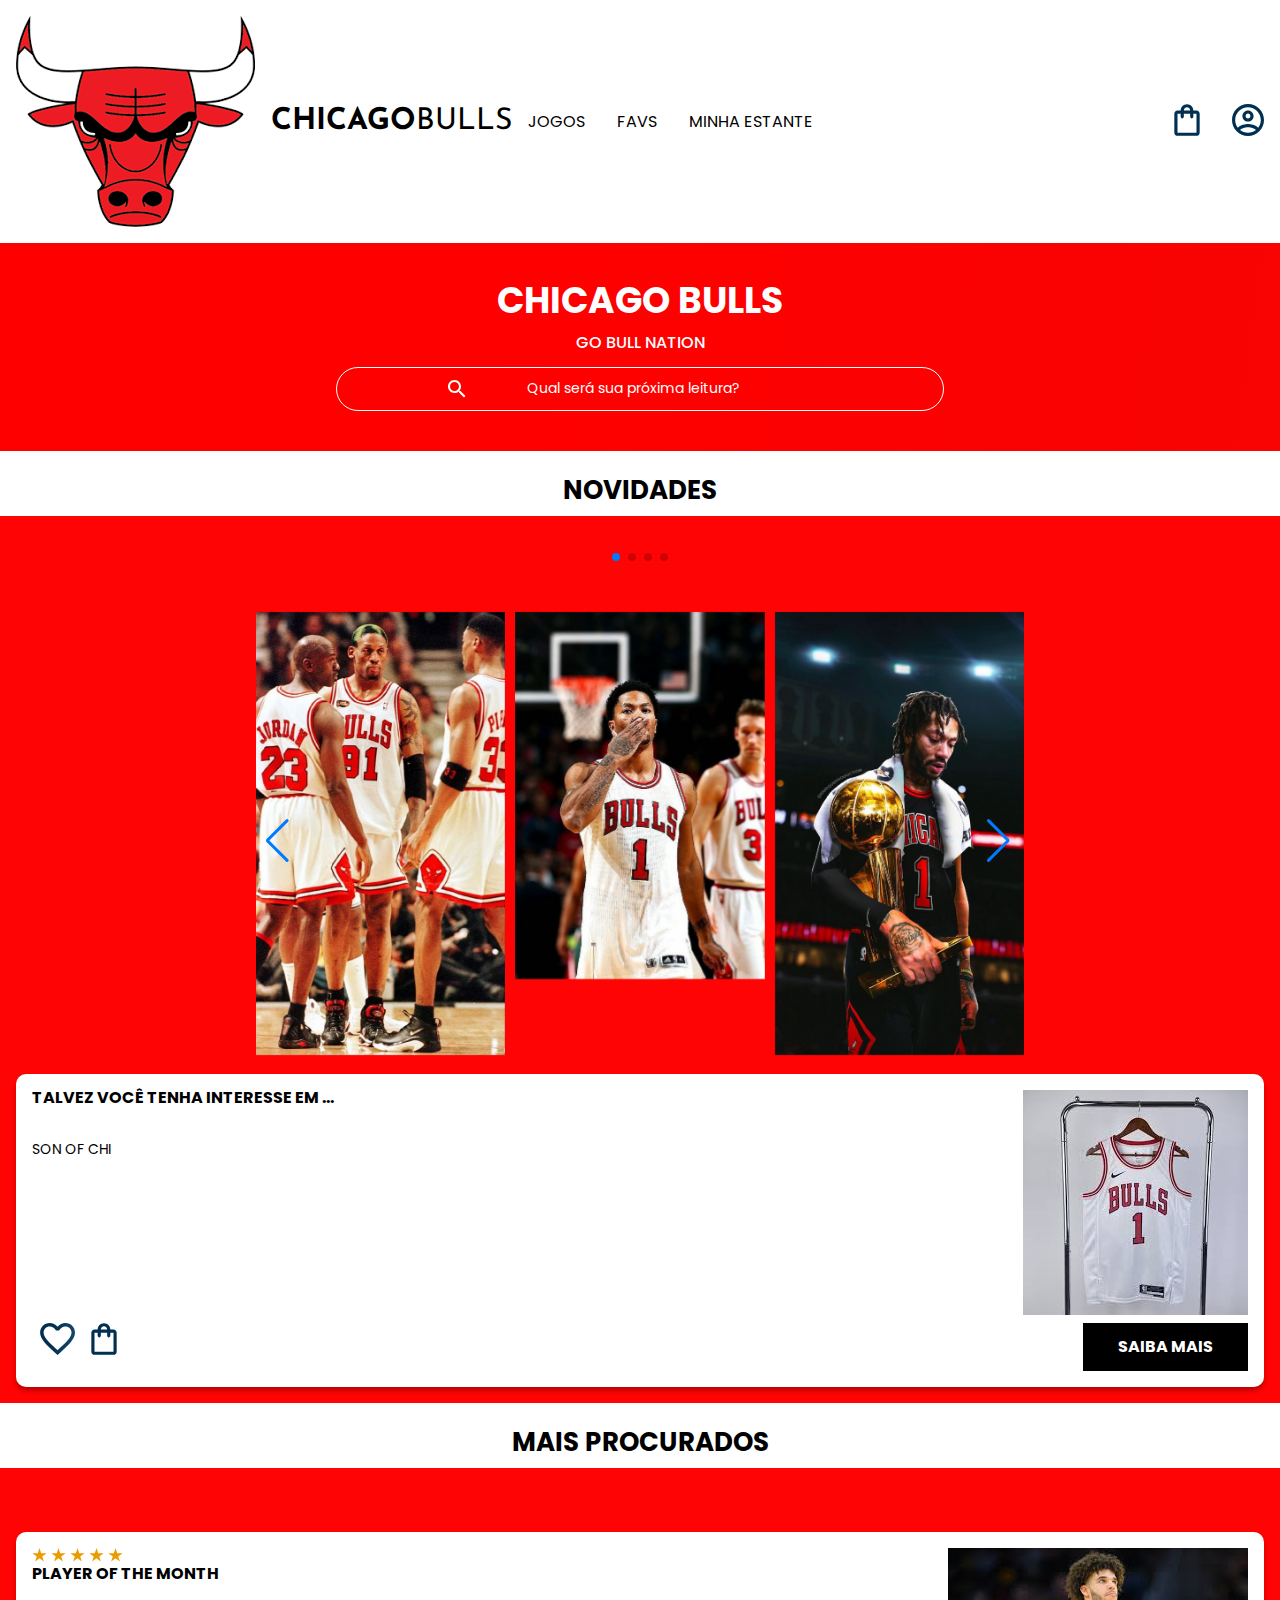
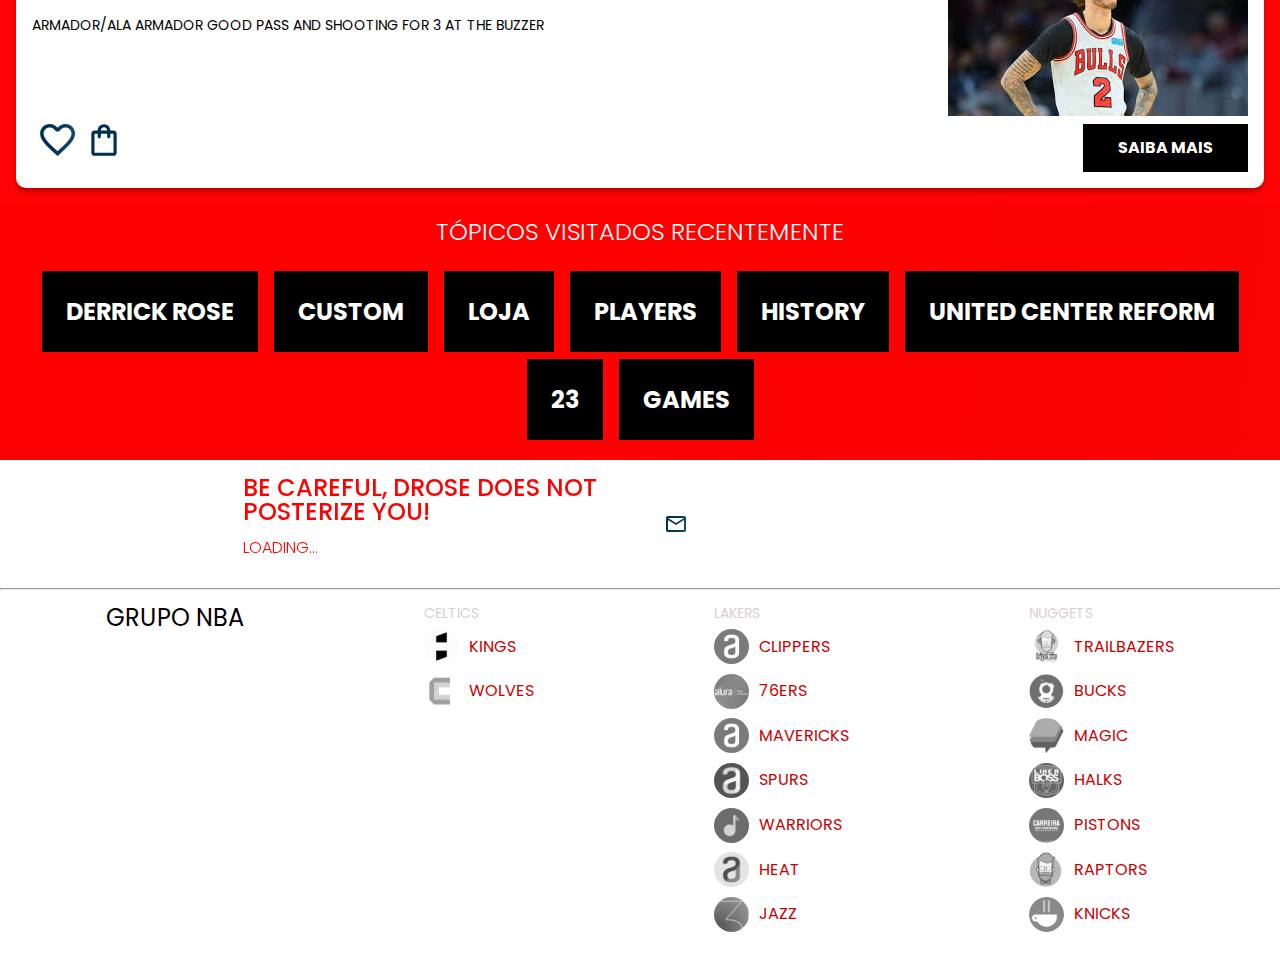
==== ADRYAN DEEBO/index.html @ c3404a76 "Add files via upload" ====
<!DOCTYPE html>
<html>

<head>
  <meta charset="UTF-8">
  <meta name="viewport" content="width=device-width, initial-scale=1.0">
  <title>chicago bulls</title>
  <link rel="stylesheet" href="reset.css">
  <link rel="preconnect" href="https://fonts.googleapis.com">
  <link rel="preconnect" href="https://fonts.gstatic.com" crossorigin>
  <link href="https://fonts.googleapis.com/css2?family=Poppins:wght@300;400;500;700&display=swap" rel="stylesheet">
  <link href="https://fonts.googleapis.com/css?family=Josefin+Sans:wght@400;700&display=swap" rel="stylesheet">
  <link rel="stylesheet" href="https://cdn.jsdelivr.net/npm/swiper@11/swiper-bundle.min.css" />
  <link rel="stylesheet" href="styles.css">
</head>

<body>
  <header class="cabeçalho">
    <div class="container">
      <input type="checkbox" id="menu" class="container__botao">
      <label for="menu" class="container__rotulo">
        <span class="cabeçalho__menu-hamburguer container__imagem"></span>
      </label>
      <ul class="lista-menu">
        <li class="lista-menu__titulo">MATAS BUZZELIS</li>
        <li class="lista-menu__item">
          <a href="#" class="lista-menu__link">D.ROSE</a>
        </li>
        <li class="lista-menu__item">
          <a href="#" class="lista-menu__link">Front-end</a>
        </li>
        <li class="lista-menu__item">
          <a href="#" class="lista-menu__link">MICHAEL JORDAN</a>
        </li>
        <li class="lista-menu__item">
          <a href="#" class="lista-menu__link">PIPPEN</a>
        </li>
        <li class="lista-menu__item">
          <a href="#" class="lista-menu__link">COBY WHITE</a>
        </li>
      </ul>
      <img src="img/images.png" alt="Logo da Alurabooks" class="container__imagem">
      <h1 class="container__titulo"><b class="container__titulo--negrito">CHICAGO</b>BULLS</h1>

      <ul class="opções">
        <input type="checkbox" id="opções-menu" class="opções__botão" />
        <label for="opções-menu" class="opções__rotulo">
          <li class="opções__item">JOGOS</li>
        </label>

        <ul class="lista-menu">
          <li class="lista-menu__item">
            <a href="#" class="lista-menu__link">LOJA</a>
          </li>
          <li class="lista-menu__item">
            <a href="#" class="lista-menu__link">Front-end</a>
          </li>
          <li class="lista-menu__item">
            <a href="#" class="lista-menu__link">Infraestrutura</a>
          </li>
          <li class="lista-menu__item">
            <a href="#" class="lista-menu__link">Business</a>
          </li>
          <li class="lista-menu__item">
            <a href="#" class="lista-menu__link">Design & UX</a>
          </li>
        </ul>
        <li class="opções__item"><a href="#" class="opções__link">FAVS</a></li>
        <li class="opções__item"><a href="#" class="opções__link">Minha estante</a></li>
      </ul>

    </div>
    <div class="container">
      <a href="#"><img src="img/Favoritos.svg" alt="Meus favoritos"
          class="container__imagem container__imagem-transparente"></a>
      <a href="#" class="container__link">
        <img src="img/Compras.svg" alt="Carrinhos de compras" class="container__imagem">
        <p class="container__texto">MINHA SACOLA</p>
      </a>
      <a href="#" class="container__link">
        <img src="img/Usuario.svg" alt="Meu perfil" class="container__imagem">
        <p class="container__texto">WINDY CITY</p>
      </a>
    </div>
  </header>

  <section class="banner">
    <h2 class="banner__titulo">CHICAGO BULLS</h2>
    <p class="banner__texto">GO BULL NATION</p>
    <input type="search" class="banner__pesquisa" placeholder="Qual será sua próxima leitura?">
  </section>

  <section class="carrossel">
    <h2 class="carrossel__titulo">NOVIDADES</h2>

    <div class="carrossel__container">
      <!-- Slider main container -->
      <div class="swiper">

        <div class="swiper-pagination"></div>
        <!-- Additional required wrapper -->
        <div class="swiper-wrapper">
          <!-- Slides -->
          <div class="swiper-slide"><img src="img/BIG THREE.jpg"
              alt="Livro sobre apache kafka e spring boot da alura books"></div>
          <div class="swiper-slide"><img src="img/DROSE.jpg"
              alt="Livro sobre liderança em design design da alura books"></div>
          <div class="swiper-slide"><img src="img/DROSE TROFEU.jpg" alt="Livro sobre javascript assertivo da alura books">
          </div>
          <div class="swiper-slide">
            <img src="img/JORDAN.jpg" alt="Livro Guia front end" />
          </div>
          <div class="swiper-slide">
            <img src="img/RODMAN.jpg" alt="Livro sobre portugol" />
          </div>
          <div class="swiper-slide">
            <img src="img/L.jpg" alt="Livro sobre acessibilidade" />
          </div>
        </div>

        <!-- If we need navigation buttons -->
        <div class="swiper-button-prev"></div>
        <div class="swiper-button-next"></div>

      </div>

      <div class="card">
        <div class="card__descrição">
          <div class="descrição">
            <h3 class="descrição__titulo">TALVEZ VOCÊ TENHA INTERESSE EM ...</h3>
            <h2 class="descrição__titulo-livro">JERSEY 24/25</h2>
            <p class="descrição__texto">
              SON OF CHI
            </p>
          </div>
          <img src="img/images (1).jpeg" class="descrição__imagem" />
        </div>
        <div class="card__botões">
          <ul class="botões">
            <li class="botões__item">
              <img src="img/Favoritos.svg" alt="Favoritar livro" />
            </li>
            <li class="botões__item">
              <img src="img/Compras.svg" alt="Adicionar no carrinho de compras" />
            </li>
          </ul>
          <a href="#" class="botões__ancora">SAIBA MAIS</a>
        </div>
      </div>
    </div>

  </section>

  <section class=”carrossel”>
    <h2 class="carrossel__titulo">MAIS PROCURADOS</h2>

    <div class="carrossel__container">
      <div class="swiper">
        <!-- Additional required wrapper -->
        <!-- If we need pagination -->
        <div class="swiper-pagination"></div>

        
      </div>

      <div class="card">
        <!-- 1º linha -->
        <div class="card__descrição">
          <!-- 1º coluna -->
          <div class="descrição">
            <img src="img/Estrelinhas.svg" alt="Avaliação 5 estrelas">
            <h3 class="descrição__titulo">PLAYER OF THE MONTH</h3>
            <h2 class="descrição__titulo-livro">LONZO BALL</h2>
            <p class="descrição__texto">ARMADOR/ALA ARMADOR 
              GOOD PASS AND SHOOTING FOR 3 AT THE BUZZER
            </p>
          </div>
          <!-- 2º coluna -->
          <img src="img/images.jpeg" class="descrição__imagem">
        </div>

        <!-- 2º linha -->
        <div class="card__botões">
          <!-- 1º coluna -->
          <ul class="botões">
            <li class="botões__item"><img src="img/Favoritos.svg" alt="Favoritar livro"></li>
            <li class="botões__item"><img src="img/Compras.svg" alt="Adicionar no carrinho de compras"></li>
          </ul>
          <!-- 2º coluna -->
          <a href="#" class="botões__ancora">SAIBA MAIS</a>
        </div>
      </div>
    </div>


  </section>

  <section class="tópicos">
    <h2 class="tópicos__titulo">TÓPICOS VISITADOS RECENTEMENTE</h2>
    <ul class="tópicos__lista">
      <li class="tópicos__item"><a href="#" class="tópicos__link">DERRICK ROSE</a></li>
      <li class="tópicos__item">
        <a href="#" class="tópicos__link">CUSTOM</a>
      </li>
      <li class="tópicos__item">
        <a href="#" class="tópicos__link">LOJA</a>
      </li>
      <li class="tópicos__item">
        <a href="#" class="tópicos__link">PLAYERS</a>
      </li>
      <li class="tópicos__item">
        <a href="#" class="tópicos__link">HISTORY</a>
      </li>
      <li class="tópicos__item">
        <a href="#" class="tópicos__link">UNITED CENTER REFORM</a>
      </li>
      <li class="tópicos__item">
        <a href="#" class="tópicos__link">23</a>
      </li>
      <li class="tópicos__item">
        <a href="#" class="tópicos__link">GAMES</a>
      </li>
    </ul>
  </section>

  <section class="contato">
    <div class="contato__descrição">
      <h2 class="contato__titulo">BE CAREFUL, DROSE DOES NOT POSTERIZE YOU!</h2>
      <p class="contato__texto">
        LOADING...
      </p>
    </div>
    <input type="email" placeholder="        Cadastre seu e-mail" class="contato__email">
  </section>

  <hr />

  <footer class="rodapé">
    <h2 class="rodapé__titulo">GRUPO NBA</h2>
    <ul class="lista-rodapé">
      <li class="lista-rodapé__titulo">CELTICS</li>
      <li class="lista-rodapé__item">
        <img src="img/Caelum.svg" alt="Logo da Caelum" />
        <a href="#" class="lista-rodapé__link">KINGS</a>
      </li>
      <li class="lista-rodapé__item">
        <img src="img/CasaDoCodigo.svg" alt="Logo da Casa do Código" />
        <a href="#" class="lista-rodapé__link">WOLVES</a>
      </li>
    </ul>

    <ul class="lista-rodapé">
      <li class="lista-rodapé__titulo">LAKERS</li>
      <li class="lista-rodapé__item">
        <img src="img/Alura.svg" alt="Logo da Alura" />
        <a href="#" class="lista-rodapé__link">CLIPPERS</a>
      </li>
      <li class="lista-rodapé__item">
        <img src="img/AluraEmpresas.svg" alt="Logo da AluraParaEmpresas" />
        <a href="#" class="lista-rodapé__link">76ERS</a>
      </li>
      <li class="lista-rodapé__item">
        <img src="img/AluraLATAM.svg" alt="Logo da Alura Latam" />
        <a href="#" class="lista-rodapé__link">MAVERICKS</a>
      </li>
      <li class="lista-rodapé__item">
        <img src="img/AluraStart.svg" alt="Logo da Alura START" />
        <a href="#" class="lista-rodapé__link">SPURS</a>
      </li>
      <li class="lista-rodapé__item">
        <img src="img/MusicDot.svg" alt="Logo da Music Dot" />
        <a href="#" class="lista-rodapé__link">WARRIORS</a>
      </li>
      <li class="lista-rodapé__item">
        <img src="img/AluraLingua.svg" alt="Logo da Alura Lingua" />
        <a href="#" class="lista-rodapé__link">HEAT</a>
      </li>
      <li class="lista-rodapé__item">
        <img src="img/PM3.svg" alt="Logo da PM3" />
        <a href="#" class="lista-rodapé__link">JAZZ</a>
      </li>
    </ul>

    <ul class="lista-rodapé">
      <li class="lista-rodapé__titulo">NUGGETS</li>
      <li class="lista-rodapé__item">
        <img src="img/HipstersTech.svg" alt="Logo do Hipsters ponto Tech" />
        <a href="#" class="lista-rodapé__link">TRAILBAZERS</a>
      </li>
      <li class="lista-rodapé__item">
        <img src="img/ScubaDev.svg" alt="Logo do Scuba Dev" />
        <a href="#" class="lista-rodapé__link">BUCKS</a>
      </li>
      <li class="lista-rodapé__item">
        <img src="img/LayersTech.svg" alt="Logo do Layers ponto Tech" />
        <a href="#" class="lista-rodapé__link">MAGIC</a>
      </li>
      <li class="lista-rodapé__item">
        <img src="img/LikeABoss.svg" alt="Logo do Like a Boss" />
        <a href="#" class="lista-rodapé__link">HALKS</a>
      </li>
      <li class="lista-rodapé__item">
        <img src="img/CarreiraSemFronteira.svg" alt="Logo do Carreira sem fronteiras" />
        <a href="#" class="lista-rodapé__link">PISTONS</a>
      </li>
      <li class="lista-rodapé__item">
        <img src="img/HipstersJobs.svg" alt="Logo do Hipsters ponto jobs" />
        <a href="#" class="lista-rodapé__link">RAPTORS</a>
      </li>
      <li class="lista-rodapé__item">
        <img src="img/GUJ.svg" alt="Logo do GUJ" />
        <a href="#" class="lista-rodapé__link">KNICKS</a>
      </li>
    </ul>
  </footer>

  <script src="https://cdn.jsdelivr.net/npm/swiper@11/swiper-bundle.min.js"></script>
  <script>
    const swiper = new Swiper(".swiper", {
      spaceBetween: 10,
      slidesPerView: 3,
      pagination: {
        el: '.swiper-pagination',
        type: 'bullets',
      },
    });
  </script>
</body>

</html>
---- ADRYAN DEEBO/styles.css ----
@import url("styles/header.css");
@import url("styles/banner.css");
@import url("styles/carrossel.css");
@import url("styles/topicos.css");
@import url("styles/contato.css");
@import url("styles/rodapé.css");


:root {
    --cor-de-fundo: #ff0404;
    --branco: #ffffff;
    --laranja: #000000;
    --azul-degrade: linear-gradient(97.54deg, #ff0000 35.49%, #f30606 165.37%);
    --fonte-principal: "Poppins";
    --azul: #ffffff;
    --fonte-secundario: "Josefin Sans";
    --preto: #000000;
    --cinza: #ca0000;
    --cinza-claro: #d8d0d0;
}

body {
    background-color: var(--cor-de-fundo);
    font-family: var(--fonte-principal);
    font-size: 16px;
    font-weight: 400;
}
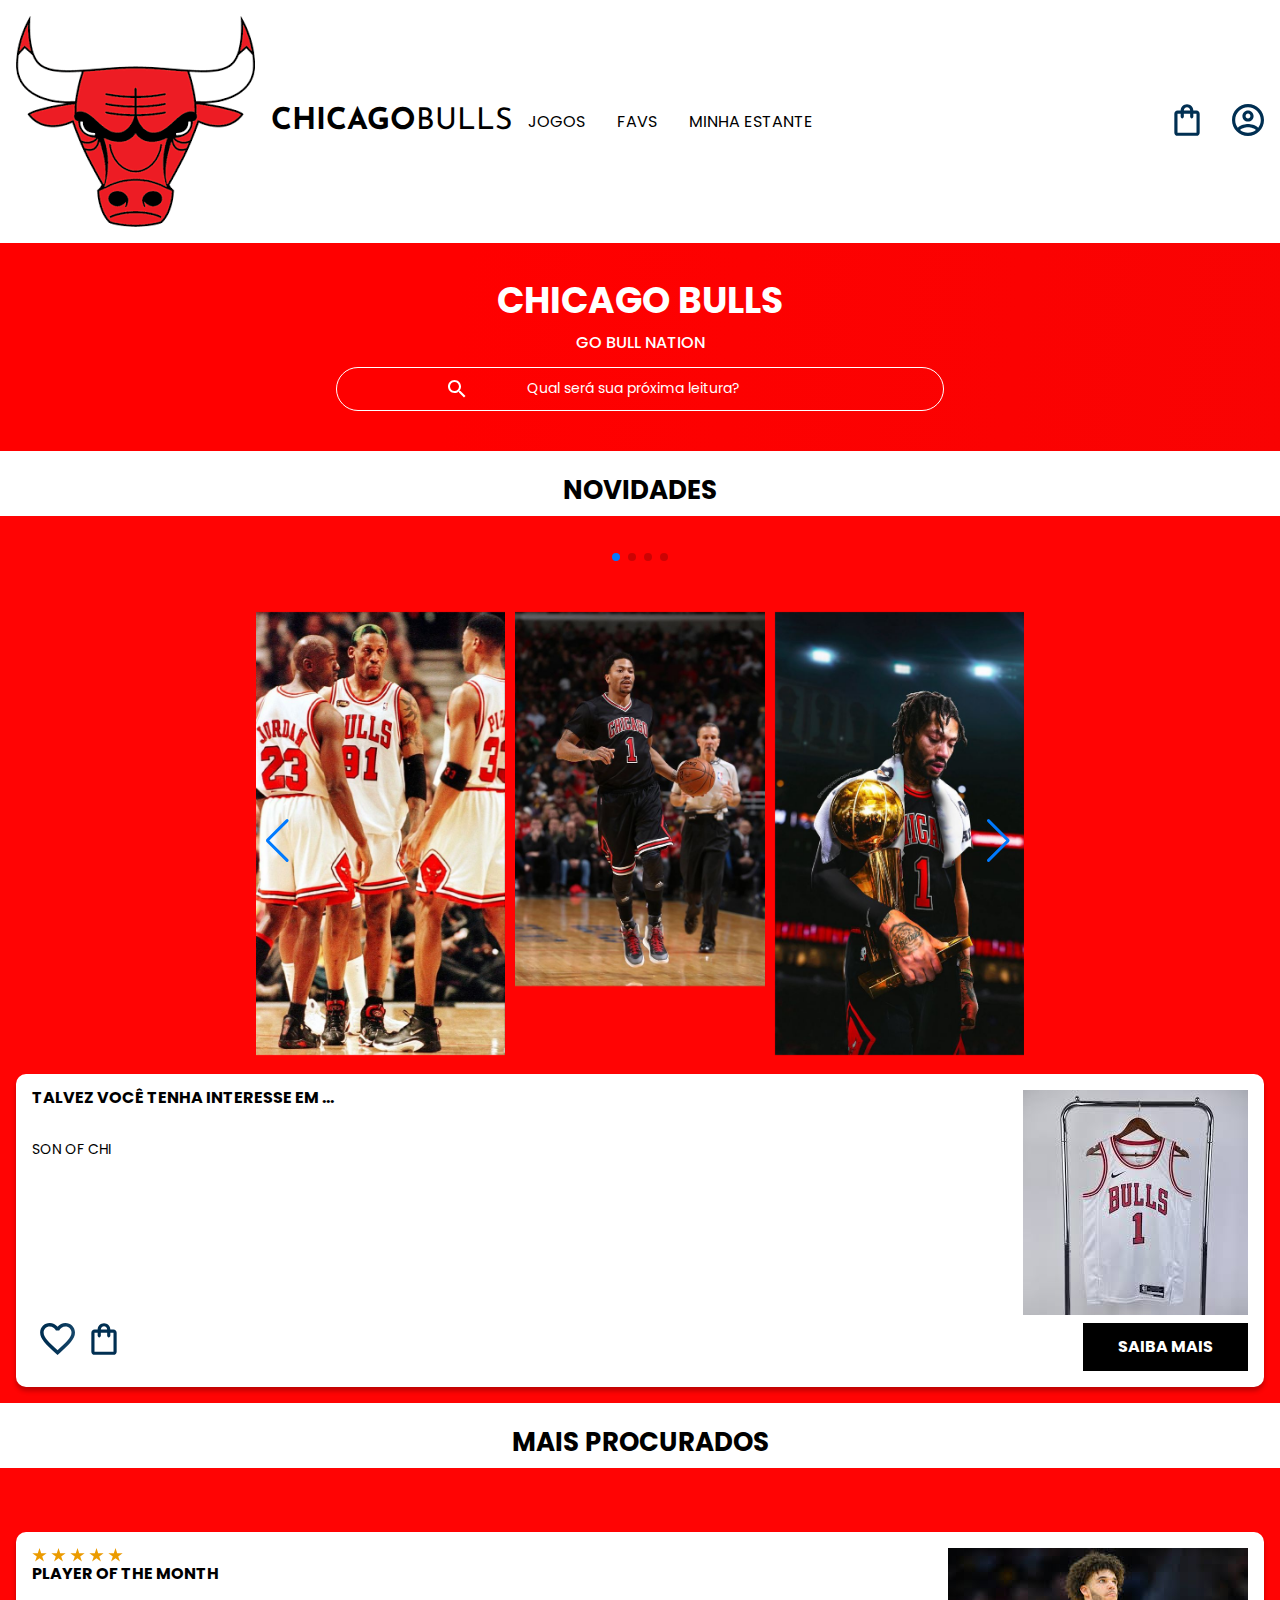
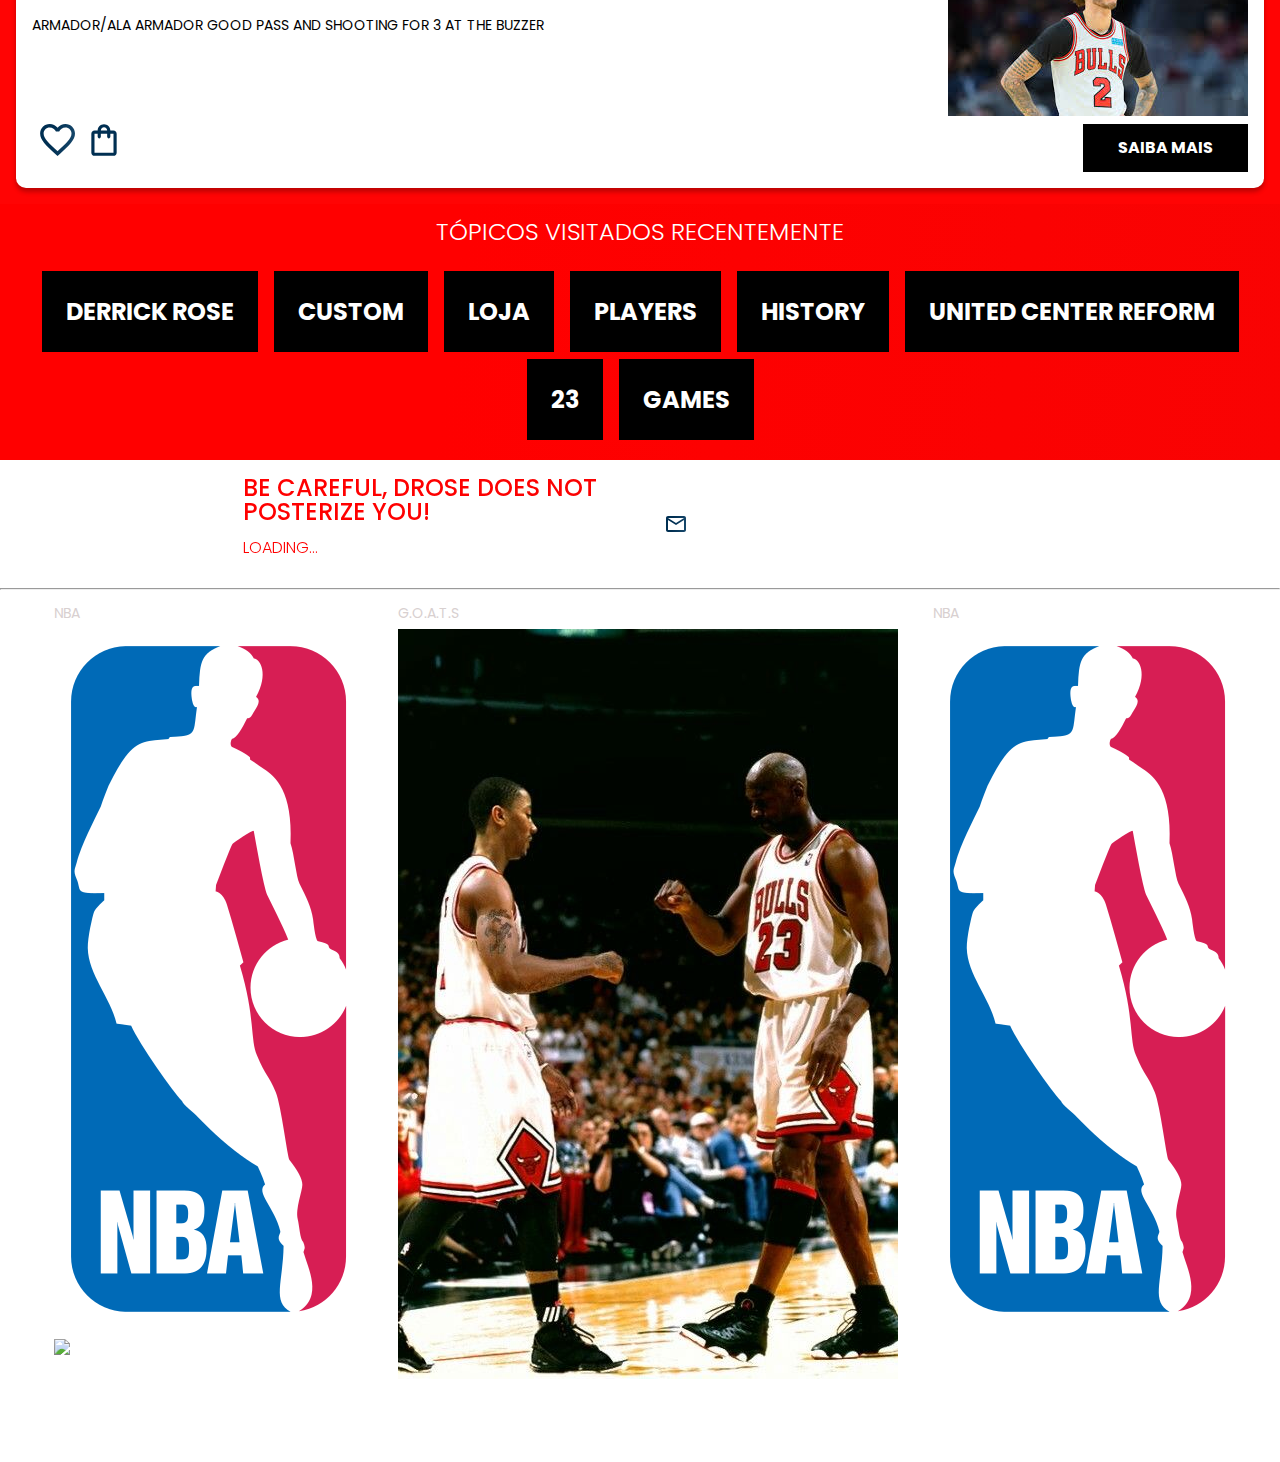
==== commit e82fe74f: "Add files via upload" ====
--- a/ADRYAN DEEBO/index.html
+++ b/ADRYAN DEEBO/index.html
@@ -103,7 +103,7 @@
           <!-- Slides -->
           <div class="swiper-slide"><img src="img/BIG THREE.jpg"
               alt="Livro sobre apache kafka e spring boot da alura books"></div>
-          <div class="swiper-slide"><img src="img/DROSE.jpg"
+          <div class="swiper-slide"><img src="img/vai se fode.jpg"
               alt="Livro sobre liderança em design design da alura books"></div>
           <div class="swiper-slide"><img src="img/DROSE TROFEU.jpg" alt="Livro sobre javascript assertivo da alura books">
           </div>
@@ -114,7 +114,7 @@
             <img src="img/RODMAN.jpg" alt="Livro sobre portugol" />
           </div>
           <div class="swiper-slide">
-            <img src="img/L.jpg" alt="Livro sobre acessibilidade" />
+            <img src="img/goat.jpg" alt="Livro sobre acessibilidade" />
           </div>
         </div>
 
@@ -236,80 +236,81 @@
   <hr />
 
   <footer class="rodapé">
-    <h2 class="rodapé__titulo">GRUPO NBA</h2>
+    <h2 class="rodapé__titulo"></h2>
     <ul class="lista-rodapé">
-      <li class="lista-rodapé__titulo">CELTICS</li>
-      <li class="lista-rodapé__item">
-        <img src="img/Caelum.svg" alt="Logo da Caelum" />
-        <a href="#" class="lista-rodapé__link">KINGS</a>
-      </li>
-      <li class="lista-rodapé__item">
-        <img src="img/CasaDoCodigo.svg" alt="Logo da Casa do Código" />
-        <a href="#" class="lista-rodapé__link">WOLVES</a>
+      <li class="lista-rodapé__titulo">NBA</li>
+      <li class="lista-rodapé__item">
+        <img src="img/NBAL-logo-6.png" alt="Logo da Caelum" />
+        <a href="#" class="lista-rodapé__link"></a>
+      </li>
+      <li class="lista-rodapé__item">
+        <img src="" alt="
+        " />
+        <a href="#" class="lista-rodapé__link"></a>
       </li>
     </ul>
 
     <ul class="lista-rodapé">
-      <li class="lista-rodapé__titulo">LAKERS</li>
-      <li class="lista-rodapé__item">
-        <img src="img/Alura.svg" alt="Logo da Alura" />
-        <a href="#" class="lista-rodapé__link">CLIPPERS</a>
-      </li>
-      <li class="lista-rodapé__item">
-        <img src="img/AluraEmpresas.svg" alt="Logo da AluraParaEmpresas" />
-        <a href="#" class="lista-rodapé__link">76ERS</a>
-      </li>
-      <li class="lista-rodapé__item">
-        <img src="img/AluraLATAM.svg" alt="Logo da Alura Latam" />
-        <a href="#" class="lista-rodapé__link">MAVERICKS</a>
-      </li>
-      <li class="lista-rodapé__item">
-        <img src="img/AluraStart.svg" alt="Logo da Alura START" />
-        <a href="#" class="lista-rodapé__link">SPURS</a>
-      </li>
-      <li class="lista-rodapé__item">
-        <img src="img/MusicDot.svg" alt="Logo da Music Dot" />
-        <a href="#" class="lista-rodapé__link">WARRIORS</a>
-      </li>
-      <li class="lista-rodapé__item">
-        <img src="img/AluraLingua.svg" alt="Logo da Alura Lingua" />
-        <a href="#" class="lista-rodapé__link">HEAT</a>
-      </li>
-      <li class="lista-rodapé__item">
-        <img src="img/PM3.svg" alt="Logo da PM3" />
-        <a href="#" class="lista-rodapé__link">JAZZ</a>
+      <li class="lista-rodapé__titulo">G.O.A.T.S</li>
+      <li class="lista-rodapé__item">
+        <img src="img/mj e drose.jpg" alt="Logo da Alura" />
+        <a href="#" class="lista-rodapé__link"></a>
+      </li>
+      <li class="lista-rodapé__item">
+        <img src="" alt="" />
+        <a href="#" class="lista-rodapé__link"></a>
+      </li>
+      <li class="lista-rodapé__item">
+        <img src="" alt="" />
+        <a href="#" class="lista-rodapé__link"></a>
+      </li>
+      <li class="lista-rodapé__item">
+        <img src="" alt="" />
+        <a href="#" class="lista-rodapé__link"></a>
+      </li>
+      <li class="lista-rodapé__item">
+        <img src="" alt="" />
+        <a href="#" class="lista-rodapé__link"></a>
+      </li>
+      <li class="lista-rodapé__item">
+        <img src="" alt="" />
+        <a href="#" class="lista-rodapé__link"></a>
+      </li>
+      <li class="lista-rodapé__item">
+        <img src="" alt="" />
+        <a href="#" class="lista-rodapé__link"></a>
       </li>
     </ul>
 
     <ul class="lista-rodapé">
-      <li class="lista-rodapé__titulo">NUGGETS</li>
-      <li class="lista-rodapé__item">
-        <img src="img/HipstersTech.svg" alt="Logo do Hipsters ponto Tech" />
-        <a href="#" class="lista-rodapé__link">TRAILBAZERS</a>
-      </li>
-      <li class="lista-rodapé__item">
-        <img src="img/ScubaDev.svg" alt="Logo do Scuba Dev" />
-        <a href="#" class="lista-rodapé__link">BUCKS</a>
-      </li>
-      <li class="lista-rodapé__item">
-        <img src="img/LayersTech.svg" alt="Logo do Layers ponto Tech" />
-        <a href="#" class="lista-rodapé__link">MAGIC</a>
-      </li>
-      <li class="lista-rodapé__item">
-        <img src="img/LikeABoss.svg" alt="Logo do Like a Boss" />
-        <a href="#" class="lista-rodapé__link">HALKS</a>
-      </li>
-      <li class="lista-rodapé__item">
-        <img src="img/CarreiraSemFronteira.svg" alt="Logo do Carreira sem fronteiras" />
-        <a href="#" class="lista-rodapé__link">PISTONS</a>
-      </li>
-      <li class="lista-rodapé__item">
-        <img src="img/HipstersJobs.svg" alt="Logo do Hipsters ponto jobs" />
-        <a href="#" class="lista-rodapé__link">RAPTORS</a>
-      </li>
-      <li class="lista-rodapé__item">
-        <img src="img/GUJ.svg" alt="Logo do GUJ" />
-        <a href="#" class="lista-rodapé__link">KNICKS</a>
+      <li class="lista-rodapé__titulo">NBA</li>
+      <li class="lista-rodapé__item">
+        <img src="img/NBAL-logo-6.png" alt="" />
+        <a href="#" class="lista-rodapé__link"></a>
+      </li>
+      <li class="lista-rodapé__item">
+        <img src="" alt="" />
+        <a href="#" class="lista-rodapé__link"></a>
+      </li>
+      <li class="lista-rodapé__item">
+        <img src="" alt="" />
+        <a href="#" class="lista-rodapé__link"></a>
+      </li>
+      <li class="lista-rodapé__item">
+        <img src="" alt="" />
+        <a href="#" class="lista-rodapé__link"></a>
+      </li>
+      <li class="lista-rodapé__item">
+        <img src="" alt="" />
+        <a href="#" class="lista-rodapé__link"></a>
+      </li>
+      <li class="lista-rodapé__item">
+        <img src="" alt="" />
+        <a href="#" class="lista-rodapé__link"></a>
+      </li>
+      <li class="lista-rodapé__item">
+        <img src="" alt="" />
+        <a href="#" class="lista-rodapé__link"></a>
       </li>
     </ul>
   </footer>
